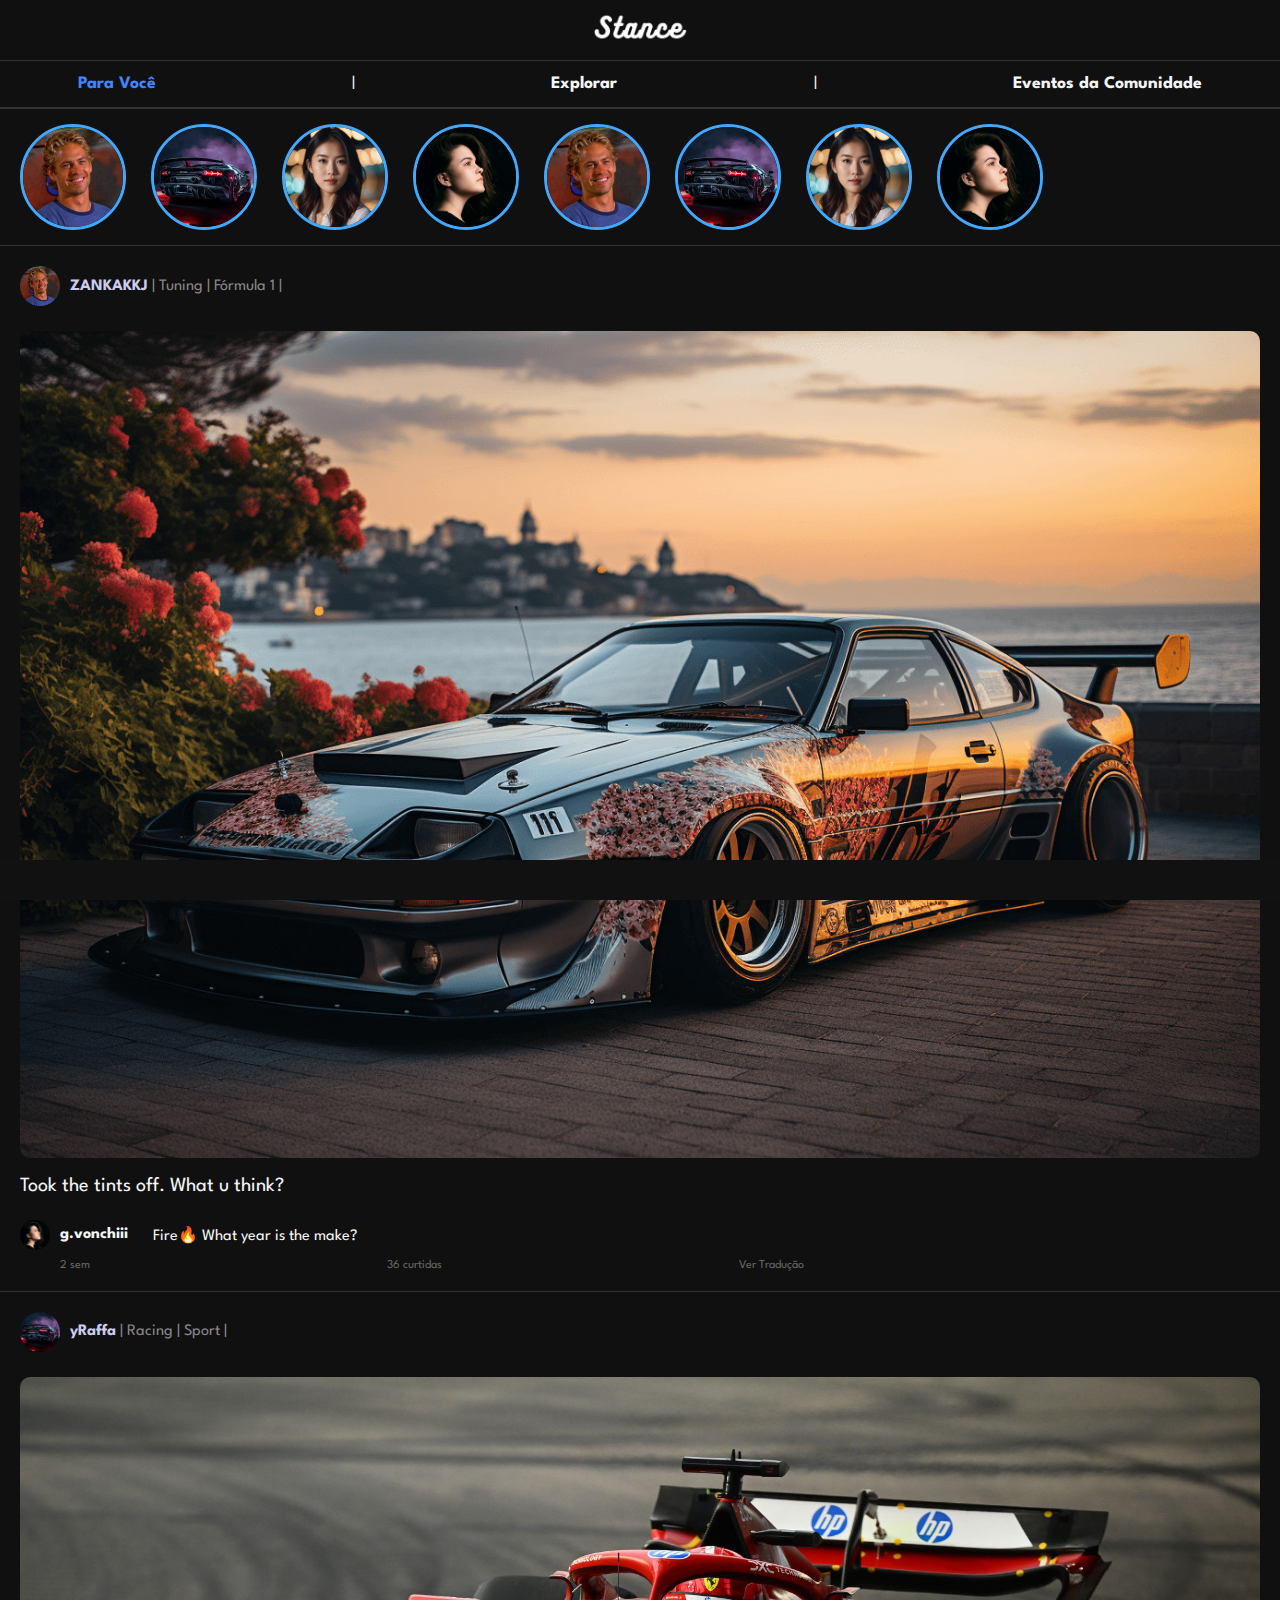
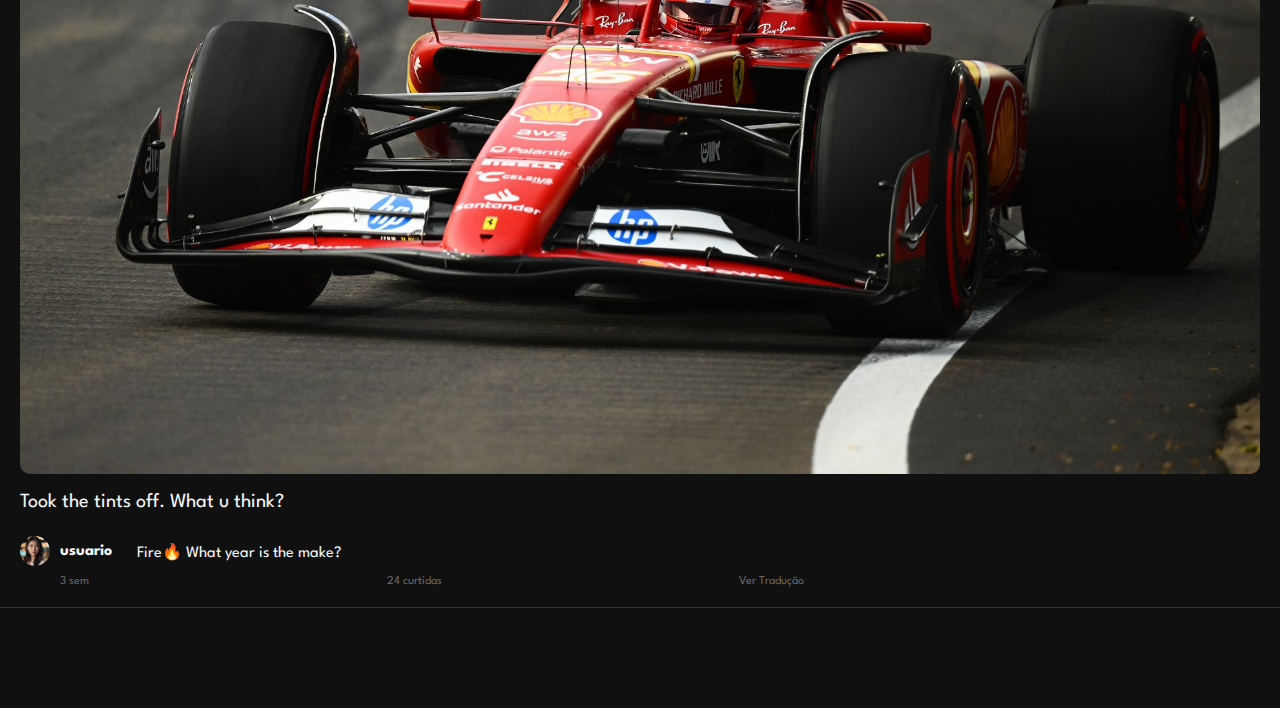
==== index.html @ 46cde5bb "update" ====
<!DOCTYPE html>
<html lang="pt-br">

<head>
    <meta charset="UTF-8" />
    <meta name="viewport" content="width=device-width, initial-scale=1.0" />
    <title>Stance</title>
    <link
        href="https://fonts.googleapis.com/css2?family=League+Spartan:wght@100..900&family=Prompt:ital,wght@0,100;0,200;0,300;0,400;0,500;0,600;0,700;0,800;0,900;1,100;1,200;1,300;1,400;1,500;1,600;1,700;1,800;1,900&display=swap"
        rel="stylesheet" />
    <link
        href="https://fonts.googleapis.com/css2?family=Lato&family=League+Spartan:wght@100..900&family=Prompt:ital,wght@0,100;0,200;0,300;0,400;0,500;0,600;0,700;0,800;0,900;1,100;1,200;1,300;1,400;1,500;1,600;1,700;1,800;1,900&display=swap"
        rel="stylesheet" />
    <link rel="stylesheet" href="https://cdnjs.cloudflare.com/ajax/libs/font-awesome/6.6.0/css/all.min.css"
        integrity="sha512-Kc323vGBEqzTmouAECnVceyQqyqdsSiqLQISBL29aUW4U/M7pSPA/gEUZQqv1cwx4OnYxTxve5UMg5GT6L4JJg=="
        crossorigin="anonymous" referrerpolicy="no-referrer" />
    <link rel="stylesheet" href="./src/styles/style.css" />
    <script src="./src/scripts/script.js" defer></script>
</head>

<body>
    <header>
        <img src="./src/images/stance.png" alt="Stance" class="logo">
    </header>
    <div class="container">
        <nav class="navbar">
            <a href="index.html" class="active">Para Você</a>
            <span class="nav-separator">|</span>
            <a href="./src/pages/explorar.html">Explorar</a>
            <span class="nav-separator">|</span>
            <a href="./src/pages/eventos.html">Eventos da Comunidade</a>
        </nav>
        <section class="profiles">
            <img src="./src/images/user01.jpg" alt="Profile Picture" class="profile small-profile-pic"></img>
            <img src="./src/images/user02.jpg" alt="Profile Picture" class="profile small-profile-pic"></img>
            <img src="./src/images/user03.jpg" alt="Profile Picture" class="profile small-profile-pic"></img>
            <img src="./src/images/user04.jpg" alt="Profile Picture" class="profile small-profile-pic"></img>
            <img src="./src/images/user01.jpg" alt="Profile Picture" class="profile small-profile-pic"></img>
            <img src="./src/images/user02.jpg" alt="Profile Picture" class="profile small-profile-pic"></img>
            <img src="./src/images/user03.jpg" alt="Profile Picture" class="profile small-profile-pic"></img>
            <img src="./src/images/user04.jpg" alt="Profile Picture" class="profile small-profile-pic"></img>
        </section>
        <section class="post">
            <div class="post-header">
                <img src="./src/images/user01.jpg" alt="Profile Picture" class="post-profile-pic">
                <div class="post-info">
                    <span class="username">ZANKAKKJ</span><span class="category"> | Tuning | Fórmula 1 |</span>
                </div>
            </div>
            <img src="./src/images/fy01.jpg" alt="Post" class="post-image">
            <div class="post-content">
                <p>Took the tints off. What u think?</p>
            </div>
            <div class="post-comments">
                <img src="./src/images/user04.jpg" alt="Profile Picture" class="comment-profile-pic">
                <span class="comment-user"><strong>g.vonchiii</strong></span>
                <p class="comment">Fire🔥 What year is the make?</p>
            </div>
            <div class="comment-stats">
                <p class="stat">2 sem</p>
                <p class="stat">36 curtidas</p>
                <p class="stat">Ver Tradução</p>
            </div>
        </section>
        <section class="post">
            <div class="post-header">
                <img src="./src/images/user02.jpg" alt="Profile Picture" class="post-profile-pic">
                <div class="post-info">
                    <span class="username">yRaffa</span><span class="category"> | Racing | Sport |</span>
                </div>
            </div>
            <img src="./src/images/fy02.jpg" alt="Post" class="post-image">
            <div class="post-content">
                <p>Took the tints off. What u think?</p>
            </div>
            <div class="post-comments">
                <img src="./src/images/user03.jpg" alt="Profile Picture" class="comment-profile-pic">
                <span class="comment-user"><strong>usuario</strong></span>
                <p class="comment">Fire🔥 What year is the make?</p>
            </div>
            <div class="comment-stats">
                <p class="stat">3 sem</p>
                <p class="stat">24 curtidas</p>
                <p class="stat">Ver Tradução</p>
            </div>
        </section>
        <div class="space"></div>
        <footer class="footer">
            <div class="icon"><a href="index.html"><i class="fa-solid fa-house active"></i></a></div>
            <div class="icon"><a href="#"><i class="fa-solid fa-magnifying-glass"></i></a></div>
            <div class="icon">
                <label for="cameraInput" style="cursor:pointer;"><i class="fa-solid fa-camera"></i></label>
                <input type="file" id="cameraInput" accept="image/*" capture="environment" style="display:none;">
            </div>
            <div class="icon"><a href="./src/pages/comunidades.html"><i class="fa-solid fa-users"></i></a></div>
            <div class="icon"><a href="./src/pages/perfil.html"><i class="fa-solid fa-user"></i></a></div>
        </footer>
    </div>
</body>

</html>
---- src/styles/style.css ----
* {
    margin: 0;
    padding: 0;
}

body {
    font-family: 'League Spartan';
    display: flex;
    justify-content: center;
    min-height: 100vh;
    background-color: #101010;
    color: #f5f5f5;
}

header {
    position: absolute;
}

header .logo {
    width: 100px;
    margin: 10px 0;
}

.container {
    display: flex;
    flex-direction: column;
    margin-top: 50px;
    width: 100%;
    text-align: center;
}

.profiles {
    display: flex;
    overflow-x: auto;
    padding: 15px;
    gap: 10px;
    scrollbar-width: none;
    -ms-overflow-style: none;
    border-top: 1px solid #333;
    border-bottom: 1px solid #333;
}

.profiles::-webkit-scrollbar {
    display: none;
}

.profile {
    min-width: 100px;
    min-height: 100px;
    border-radius: 50%;
    border: 3px solid #42a8fc;
    flex-shrink: 0;
    margin: 0 5px;
    transition: ease 1s;
}

.profile:hover {
    border: 3px solid #a842fc;
}

.navbar {
    display: flex;
    justify-content: space-around;
    padding: 15px 10px;
    margin-top: 10px;
    background-color: #101010;
    border-top: 1px solid #333;
    border-bottom: 1px solid #333;
    overflow-x: auto;
    scrollbar-width: none;
    -ms-overflow-style: none;
}

.navbar::-webkit-scrollbar {
    display: none;
}

.navbar a {
    font-size: 1.1rem;
    color: #f5f5f5;
    padding: 0 15px;
    text-decoration: none;
    font-weight: bold;
    flex-shrink: 0;
}

.navbar a, .navbar a:hover, .navbar a:visited, .navbar a:active {
    text-decoration: none;
    color: #f5f5f5;
}

.navbar a.active {
    color: #4184ff;
}

.nav-separator {
    margin: 0 6%;
}

.post {
    padding: 20px;
    border-bottom: 1px solid #333;
}

.post-header {
    display: flex;
    align-items: center;
    margin-bottom: 10px;
}

.post-profile-pic {
    width: 40px;
    height: 40px;
    border-radius: 50%;
    margin-right: 10px;
}

.post-info {
    text-align: left;
}

.username {
    font-weight: bold;
    color: #cce;
}

.category {
    color: #888;
}

.post-image {
    width: 100%;
    margin: 15px 0;
    border-radius: 10px;
}

.post-content p {
    font-size: 20px;
    text-align: left;
    margin-bottom: 25px;
}

.post-comments {
    display: flex;
    align-items: center;
    color: #f5f5f5;
}

.comment-user {
    font-size: 16px;
}

.comment {
    margin-left: 25px;
}

.comment-profile-pic {
    width: 30px;
    height: 30px;
    border-radius: 50%;
    margin-right: 10px;
}

.comment-stats {
    margin-top: 10px;
    margin-left: 40px;
    text-align: left;
    display: flex;
    flex-direction: row;
    justify-content: space-between;
    width: 60%;
}

.stat {
    font-size: 12px;
    color: #666;
}

.small-profile-pic {
    width: 30px;
    height: 30px;
    border-radius: 50%;
    margin-right: 10px;
}

.space {
    margin-bottom: 100px;
}

.footer {
    position: fixed;
    width: 100%;
    bottom: 0;
    display: flex;
    justify-content: space-around;
    background-color: #111;
    padding: 10px 0;
}

.footer div a i.active {
    color: #4184ff;
}

.footer .icon {
    padding: 10px;
    font-size: 200%;
    color: #f5f5f5;
    cursor: pointer;
}

.icon a, .icon a:hover, .icon a:visited, .icon a:active {
    text-decoration: none;
    color: #f5f5f5;
}
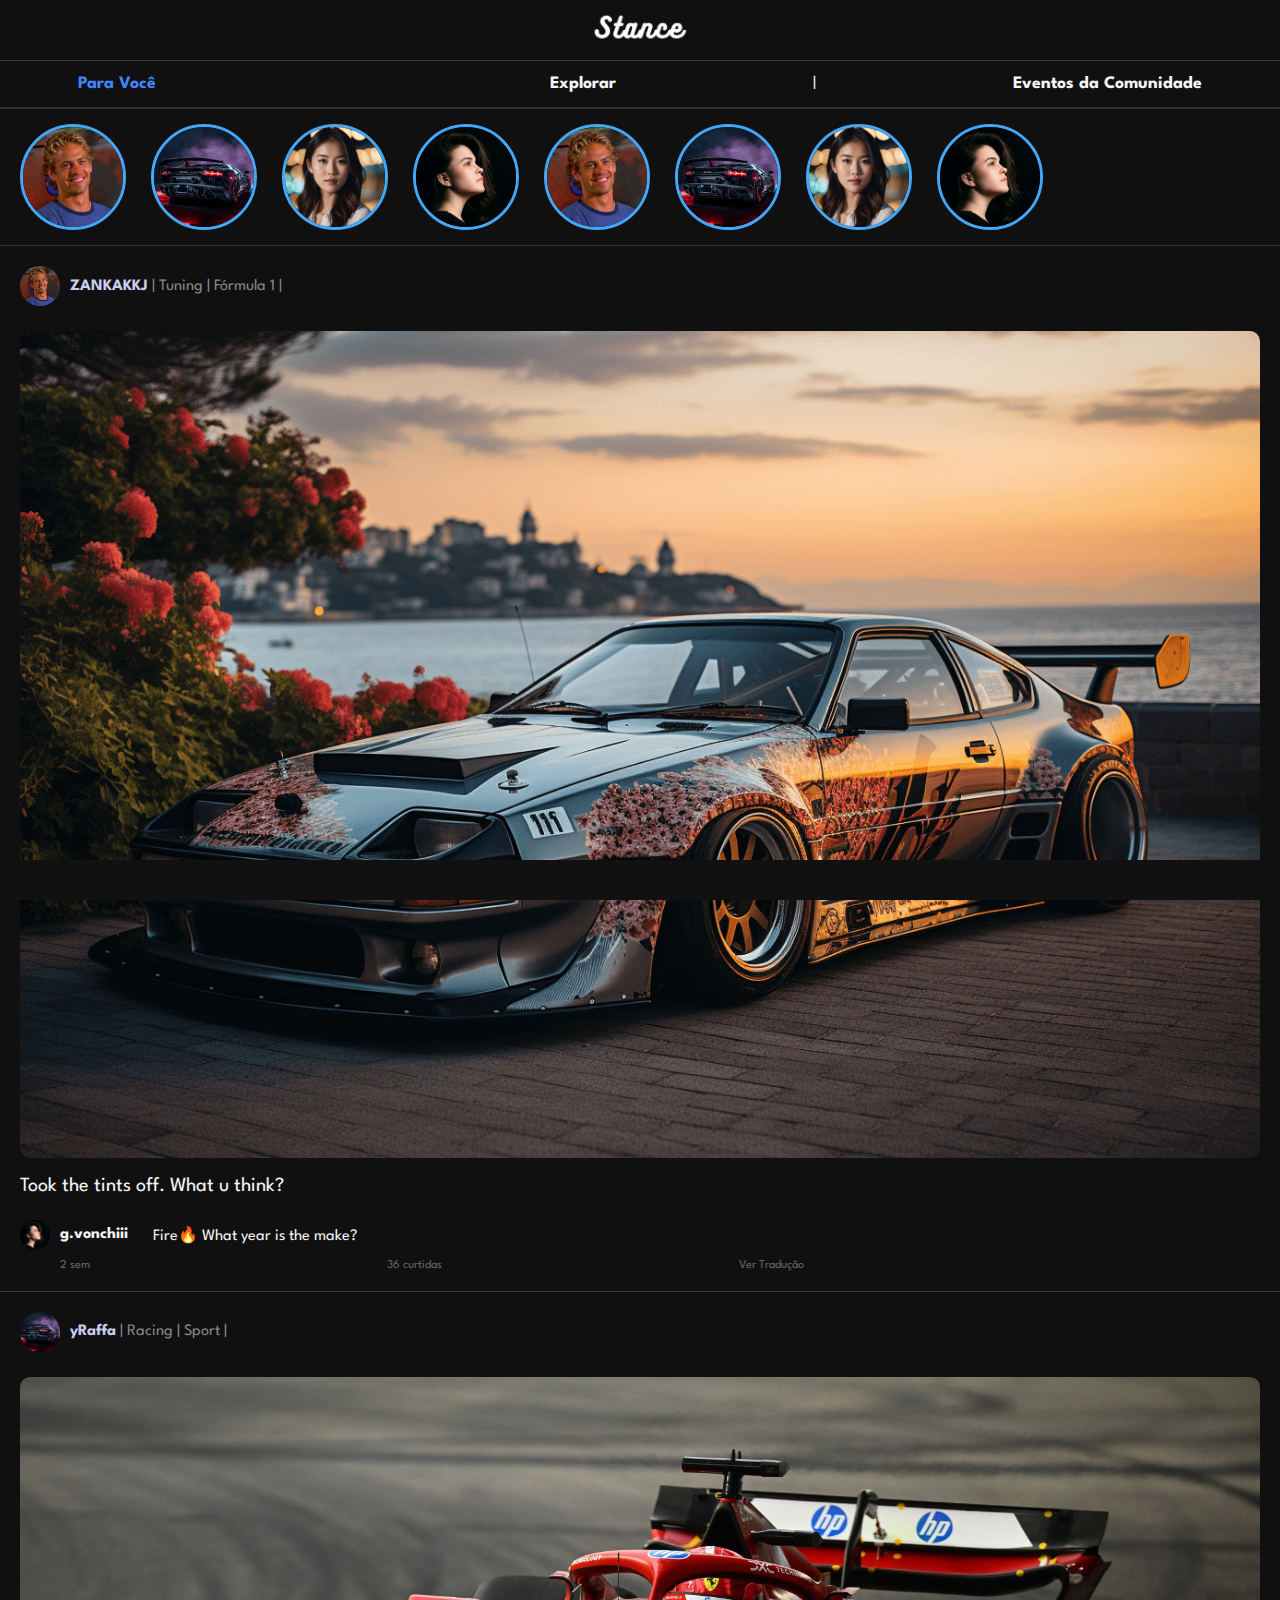
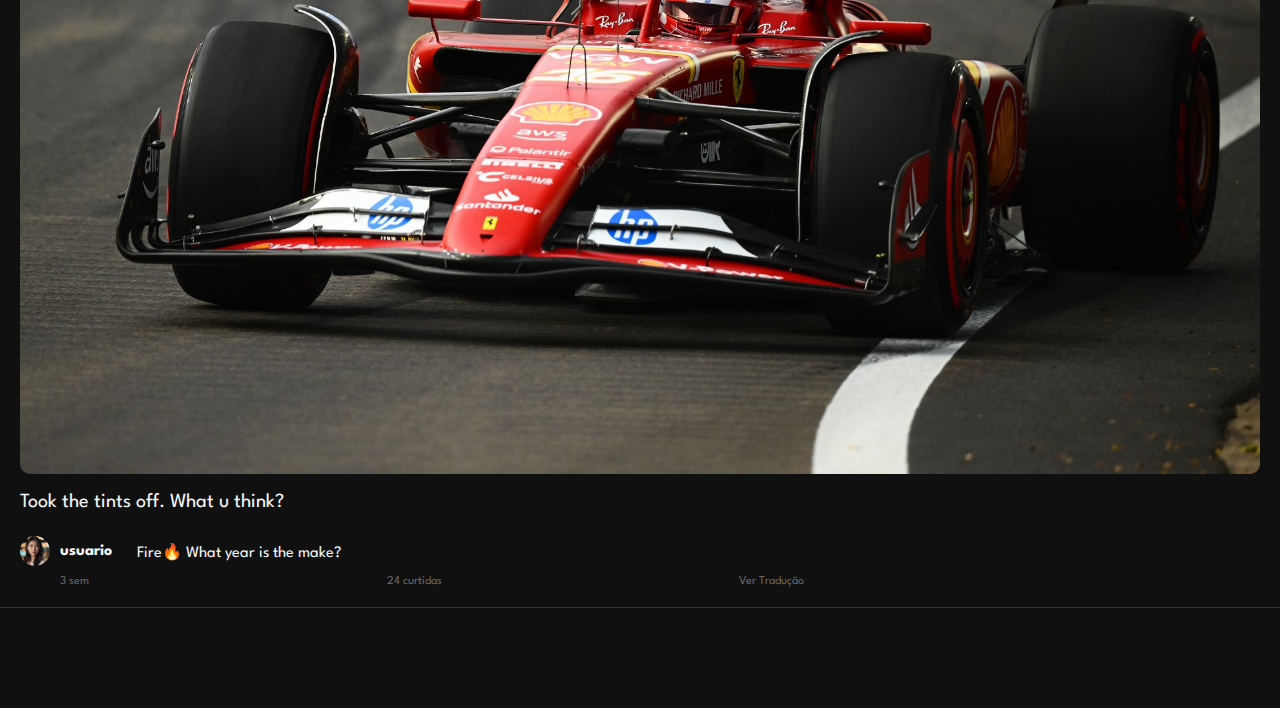
==== commit 89ea93d0: "teste" ====
--- a/index.html
+++ b/index.html
@@ -25,7 +25,7 @@
     <div class="container">
         <nav class="navbar">
             <a href="index.html" class="active">Para Você</a>
-            <span class="nav-separator">|</span>
+            <span class="nav-separator"></span>
             <a href="./src/pages/explorar.html">Explorar</a>
             <span class="nav-separator">|</span>
             <a href="./src/pages/eventos.html">Eventos da Comunidade</a>
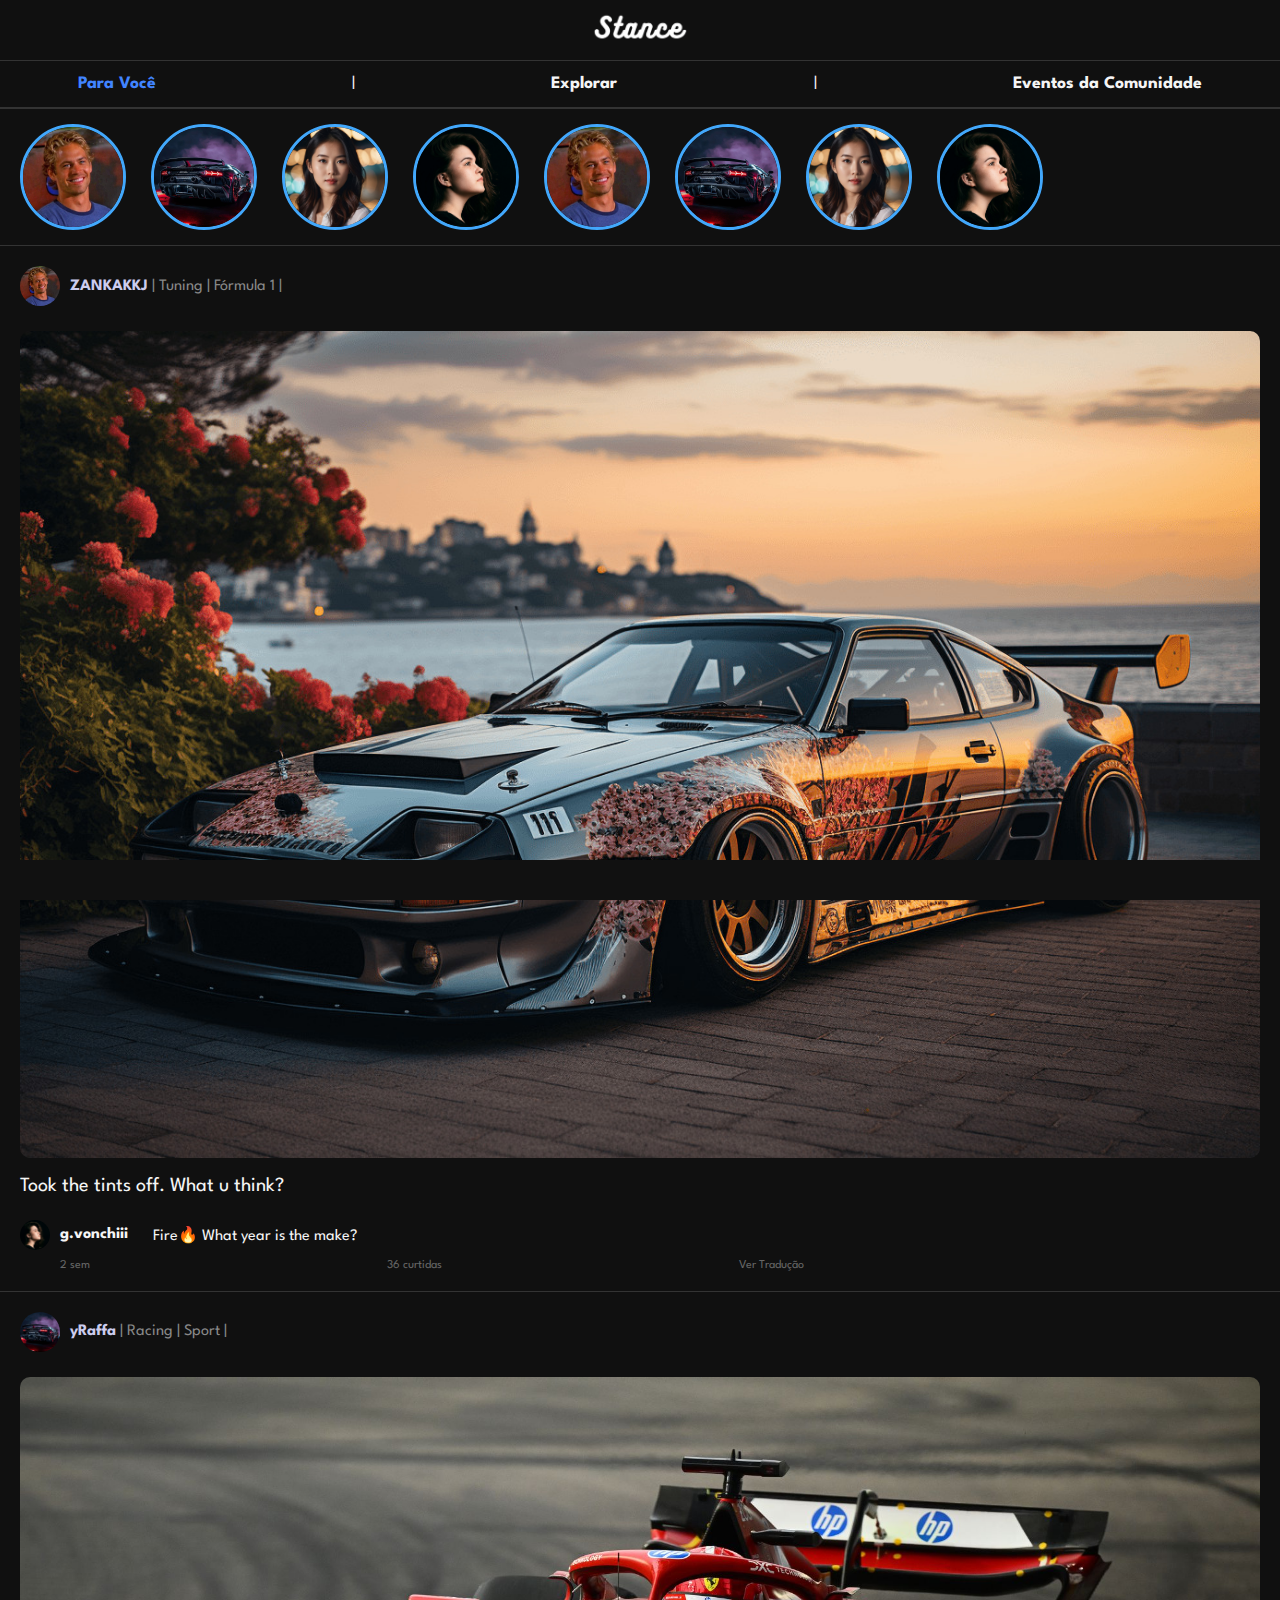
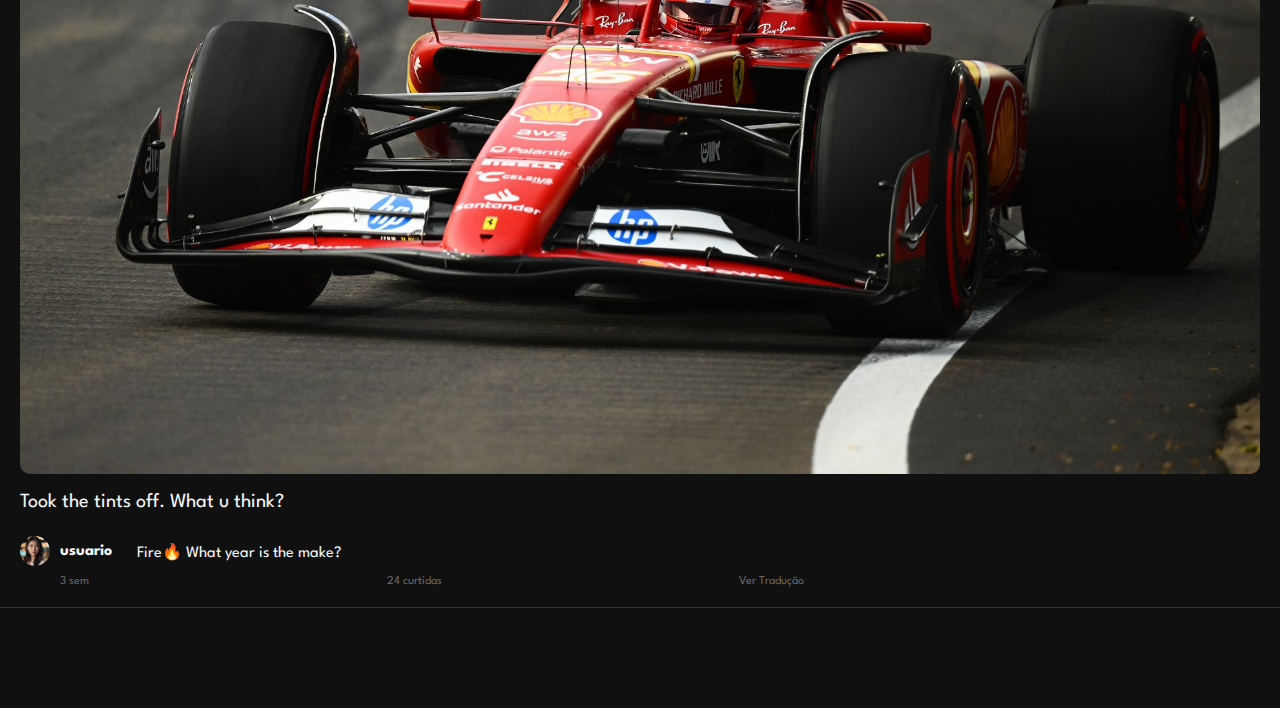
==== commit a290ff95: "teste throwback" ====
--- a/index.html
+++ b/index.html
@@ -25,7 +25,7 @@
     <div class="container">
         <nav class="navbar">
             <a href="index.html" class="active">Para Você</a>
-            <span class="nav-separator"></span>
+            <span class="nav-separator">|</span>
             <a href="./src/pages/explorar.html">Explorar</a>
             <span class="nav-separator">|</span>
             <a href="./src/pages/eventos.html">Eventos da Comunidade</a>
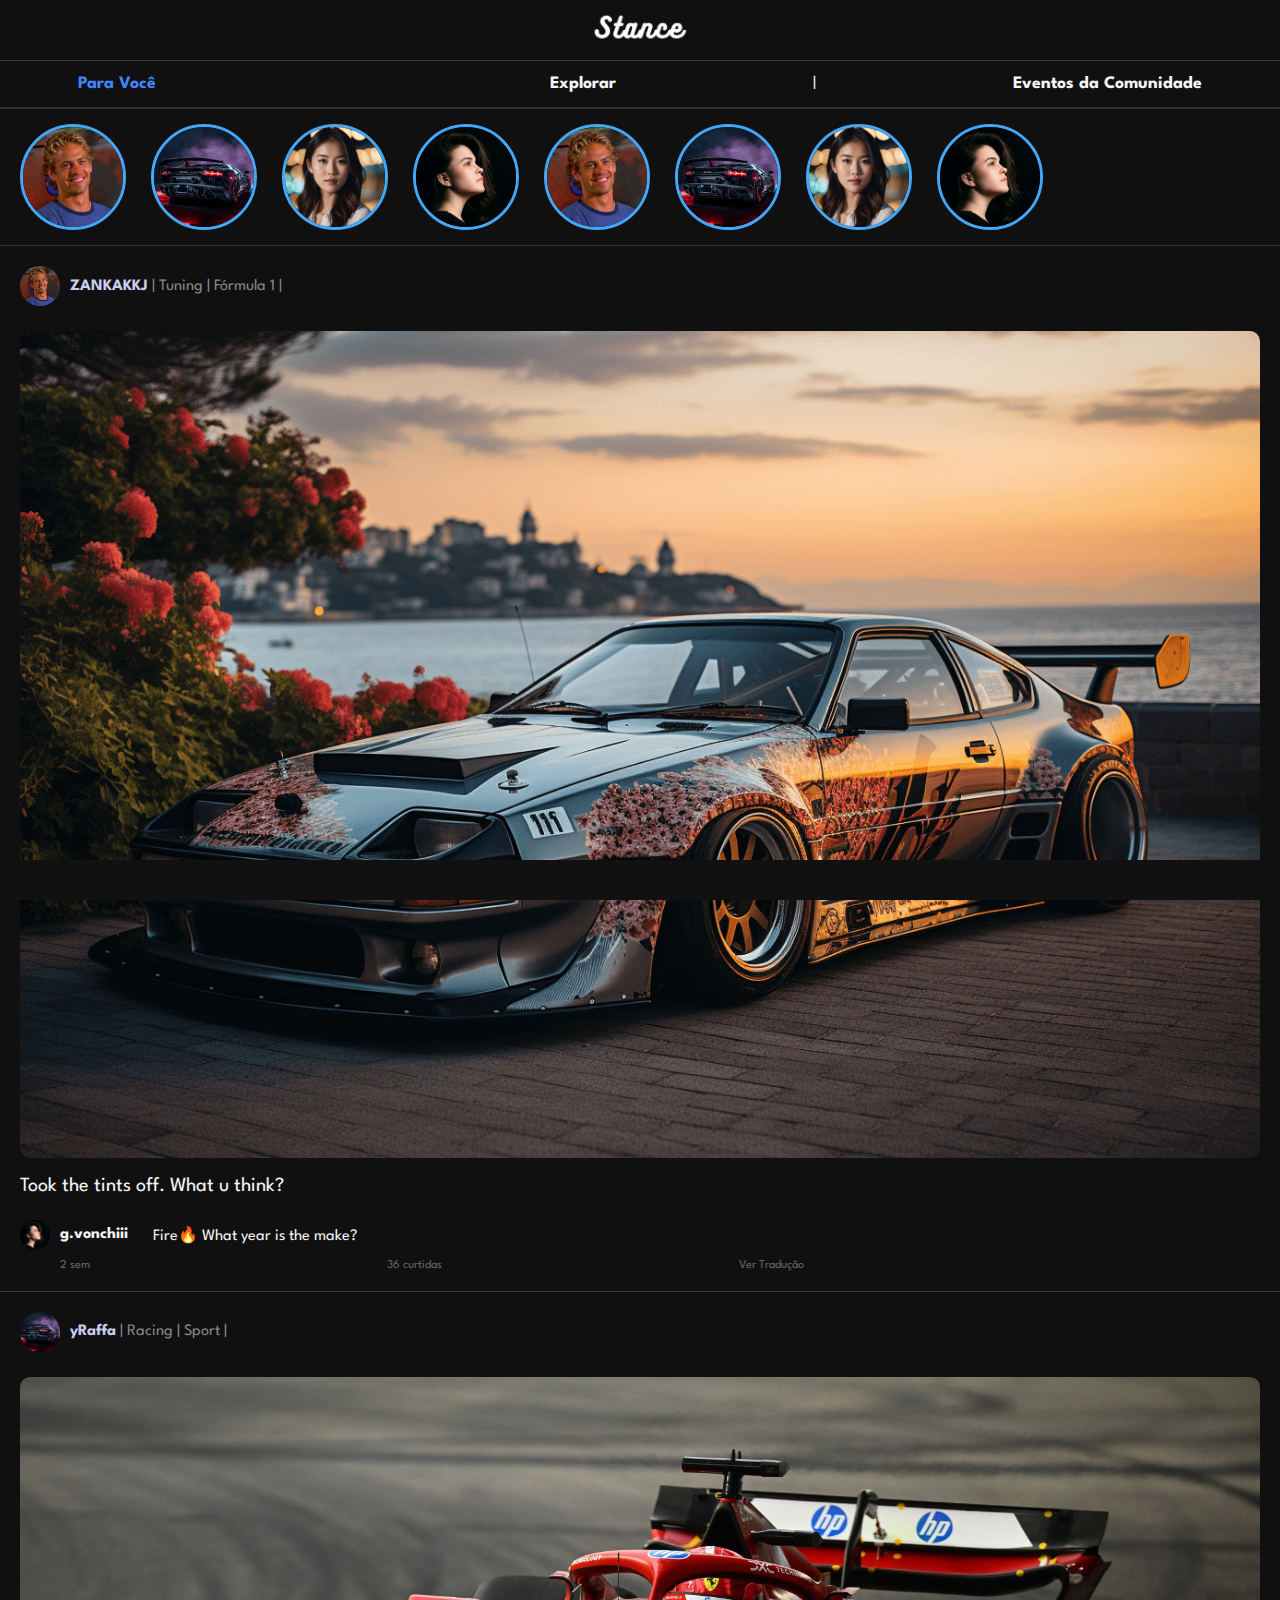
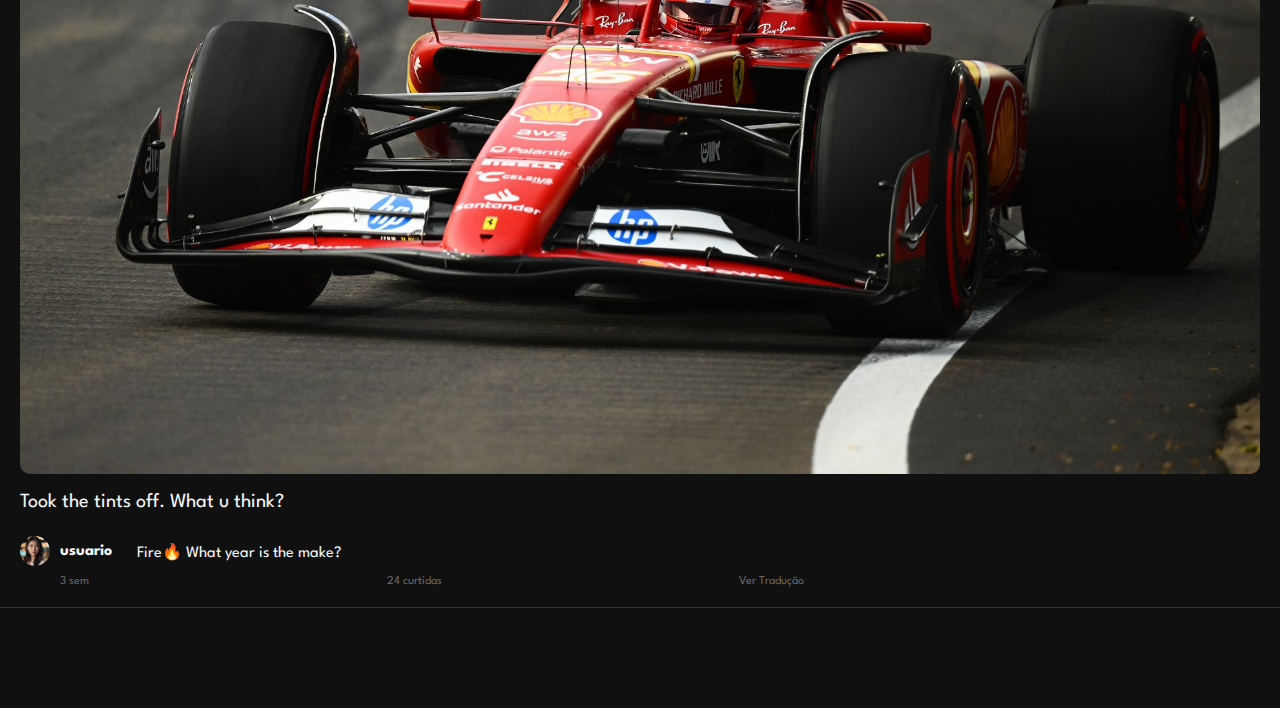
==== commit ed1d13d0: "Update index.html" ====
--- a/index.html
+++ b/index.html
@@ -25,7 +25,7 @@
     <div class="container">
         <nav class="navbar">
             <a href="index.html" class="active">Para Você</a>
-            <span class="nav-separator">|</span>
+            <span class="nav-separator"></span>
             <a href="./src/pages/explorar.html">Explorar</a>
             <span class="nav-separator">|</span>
             <a href="./src/pages/eventos.html">Eventos da Comunidade</a>
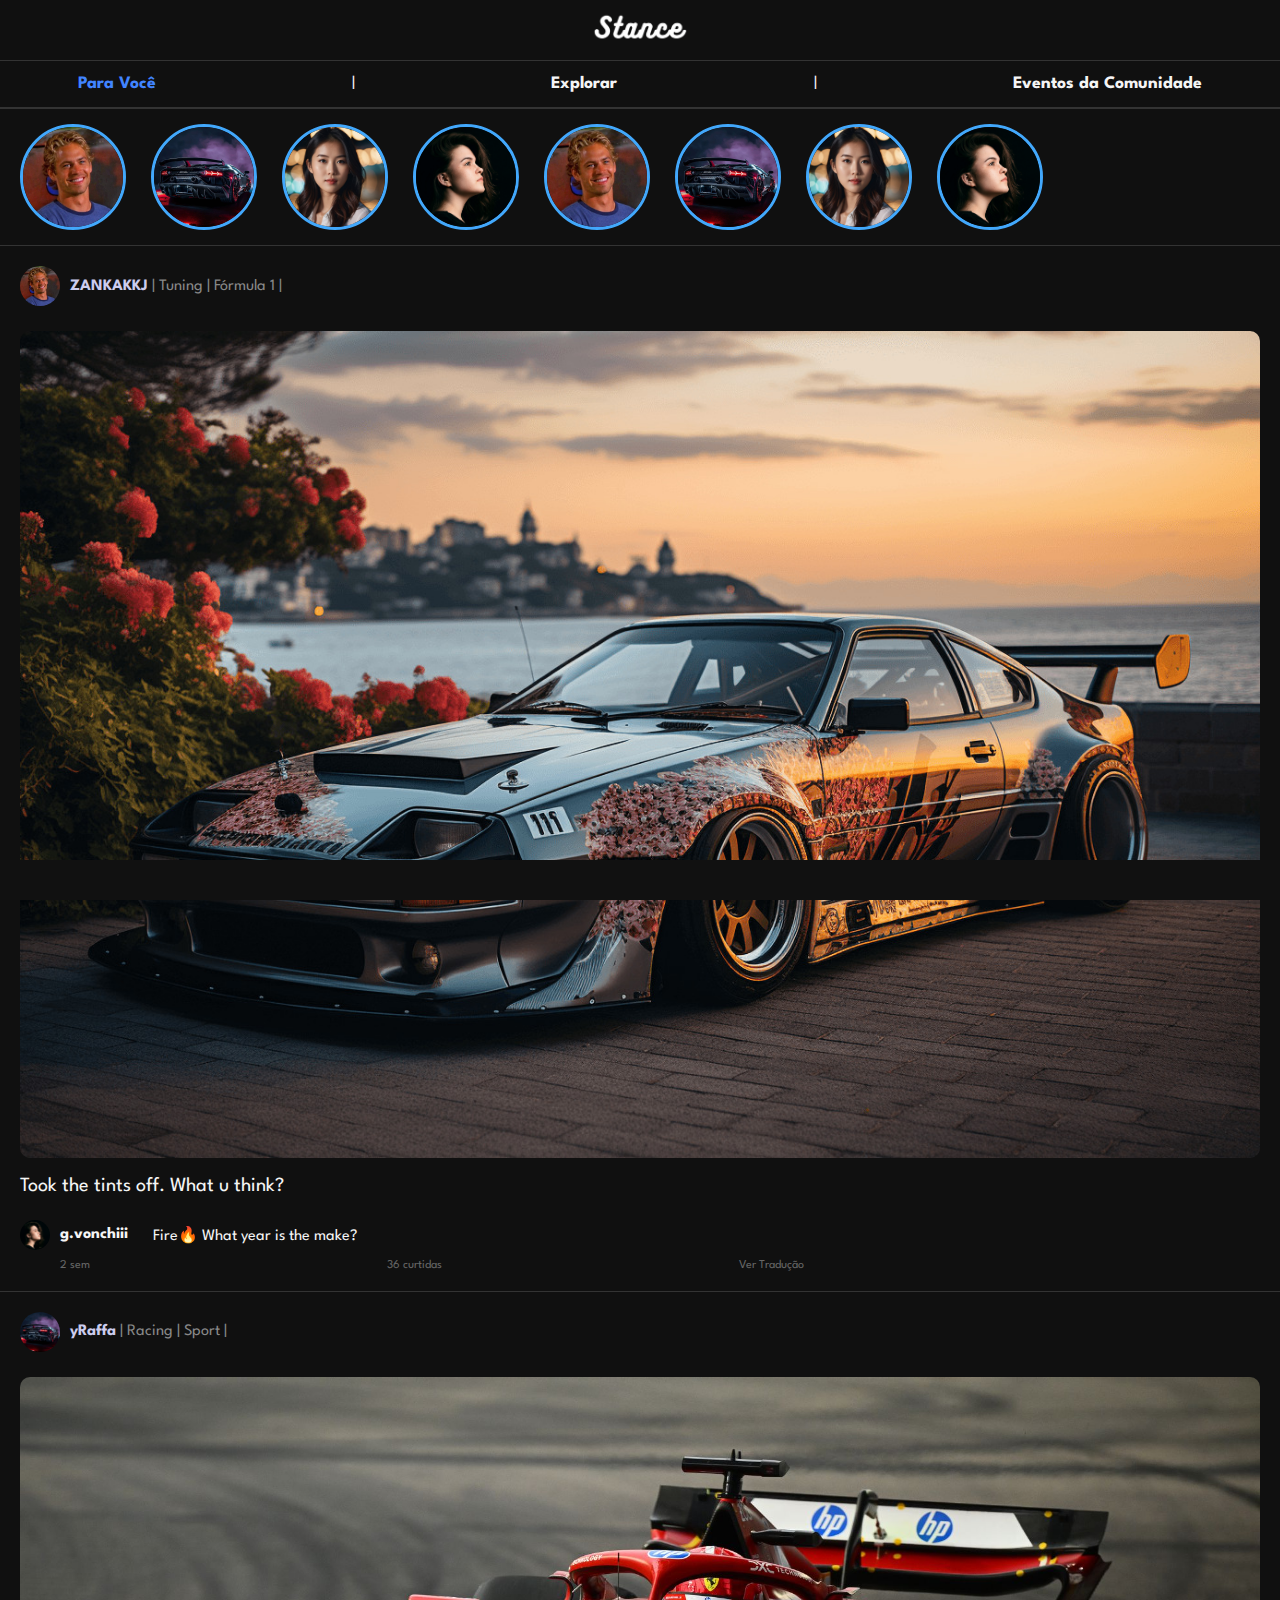
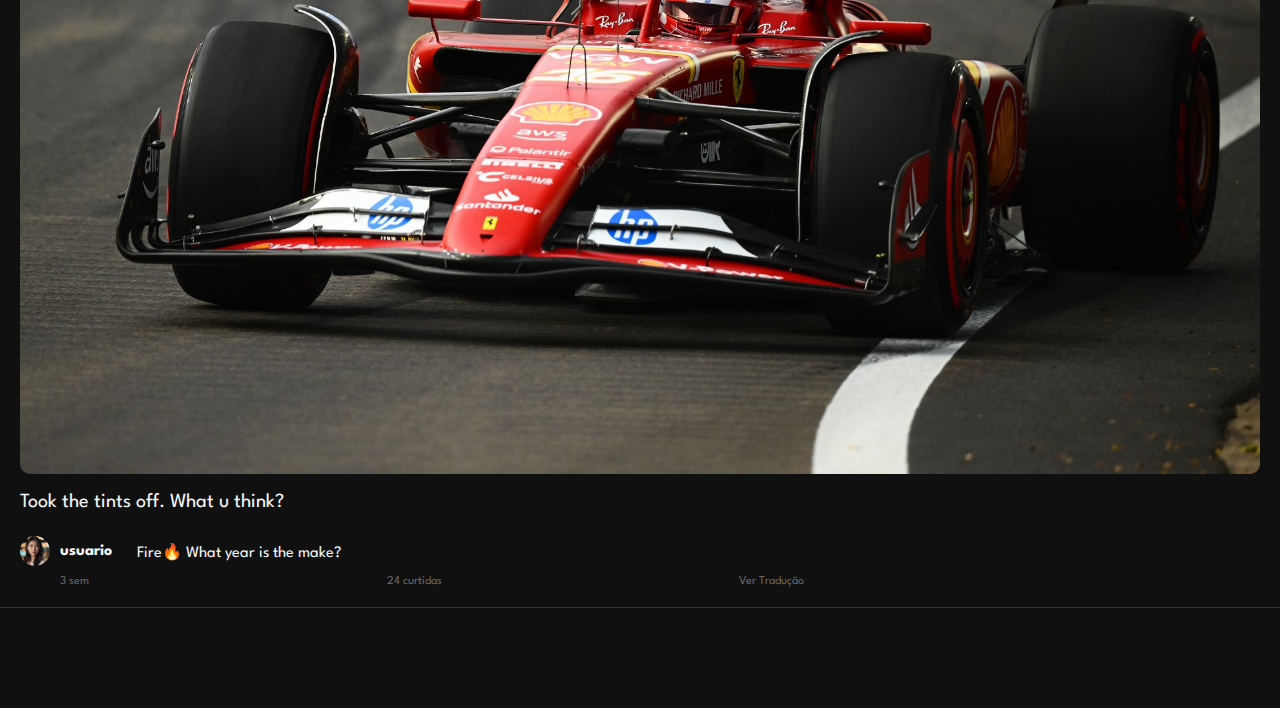
==== commit 9e15b523: "Update index.html" ====
--- a/index.html
+++ b/index.html
@@ -25,7 +25,7 @@
     <div class="container">
         <nav class="navbar">
             <a href="index.html" class="active">Para Você</a>
-            <span class="nav-separator"></span>
+            <span class="nav-separator">|</span>
             <a href="./src/pages/explorar.html">Explorar</a>
             <span class="nav-separator">|</span>
             <a href="./src/pages/eventos.html">Eventos da Comunidade</a>
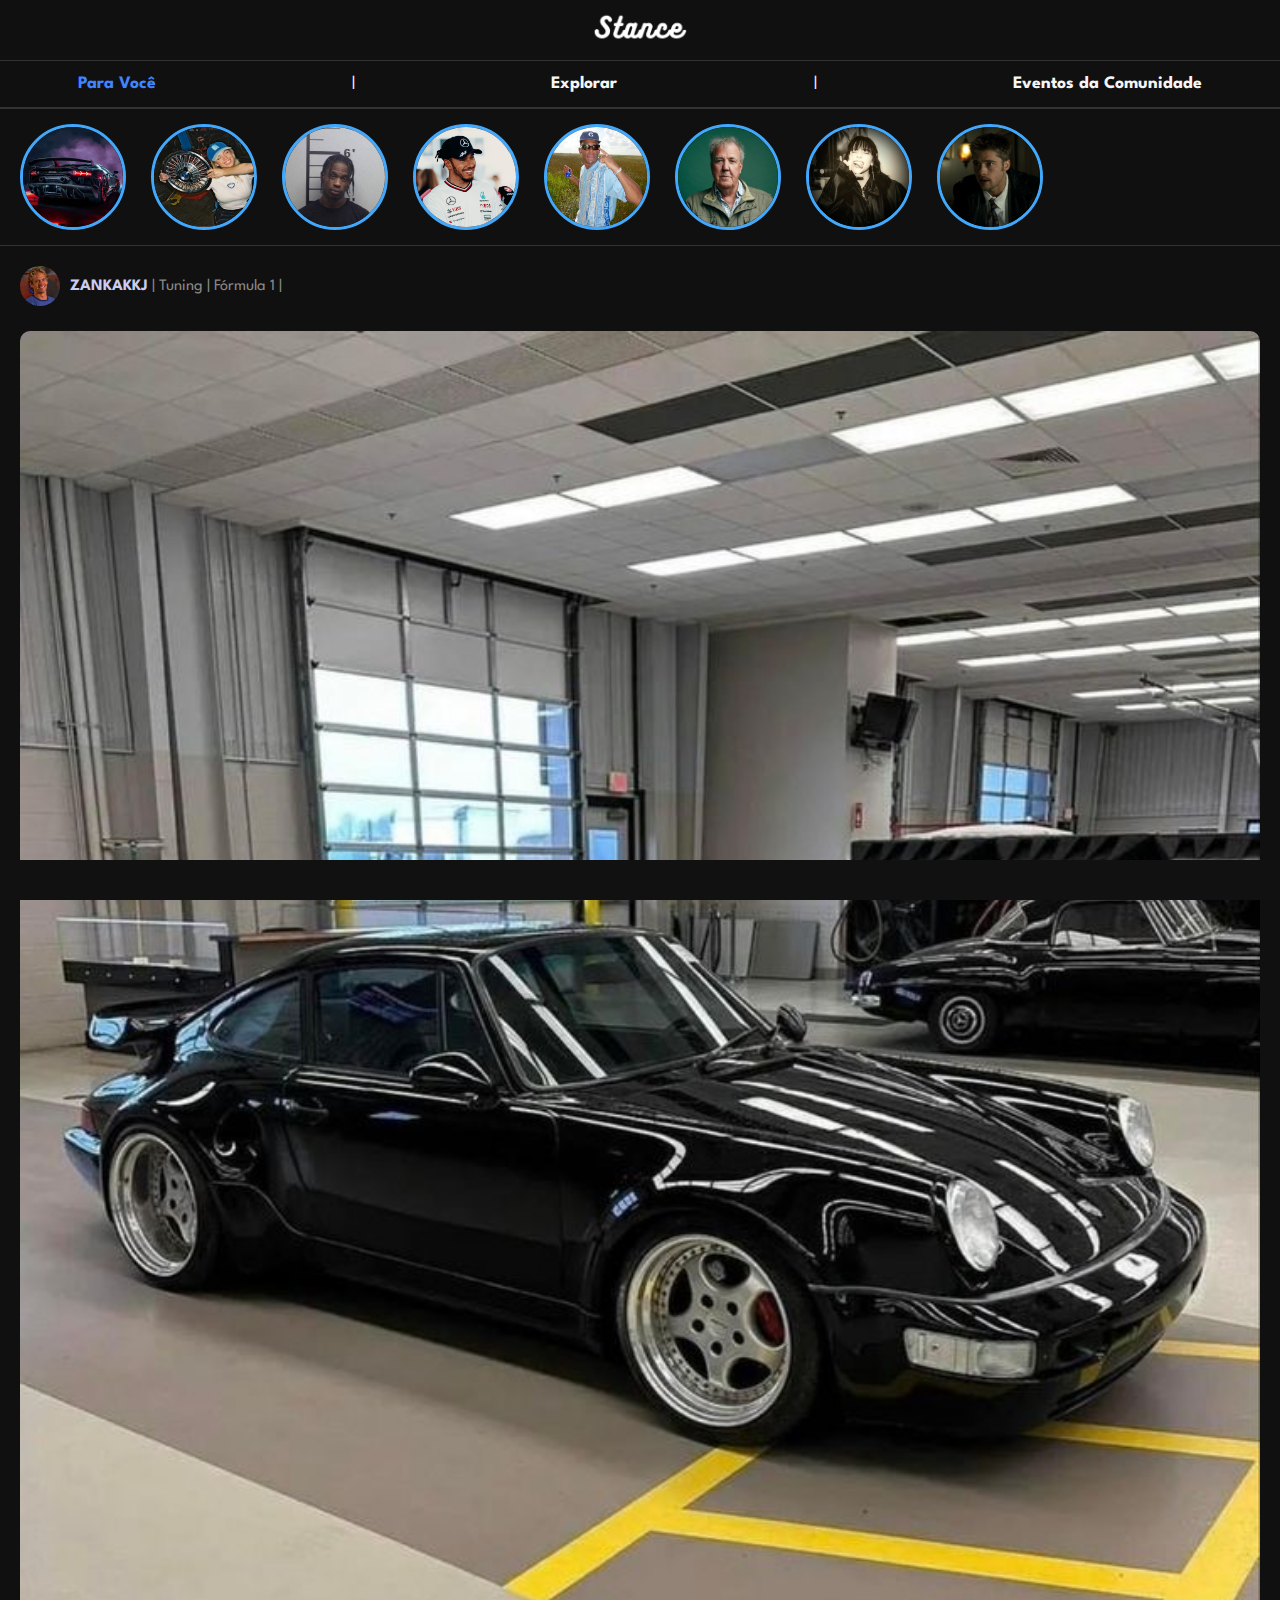
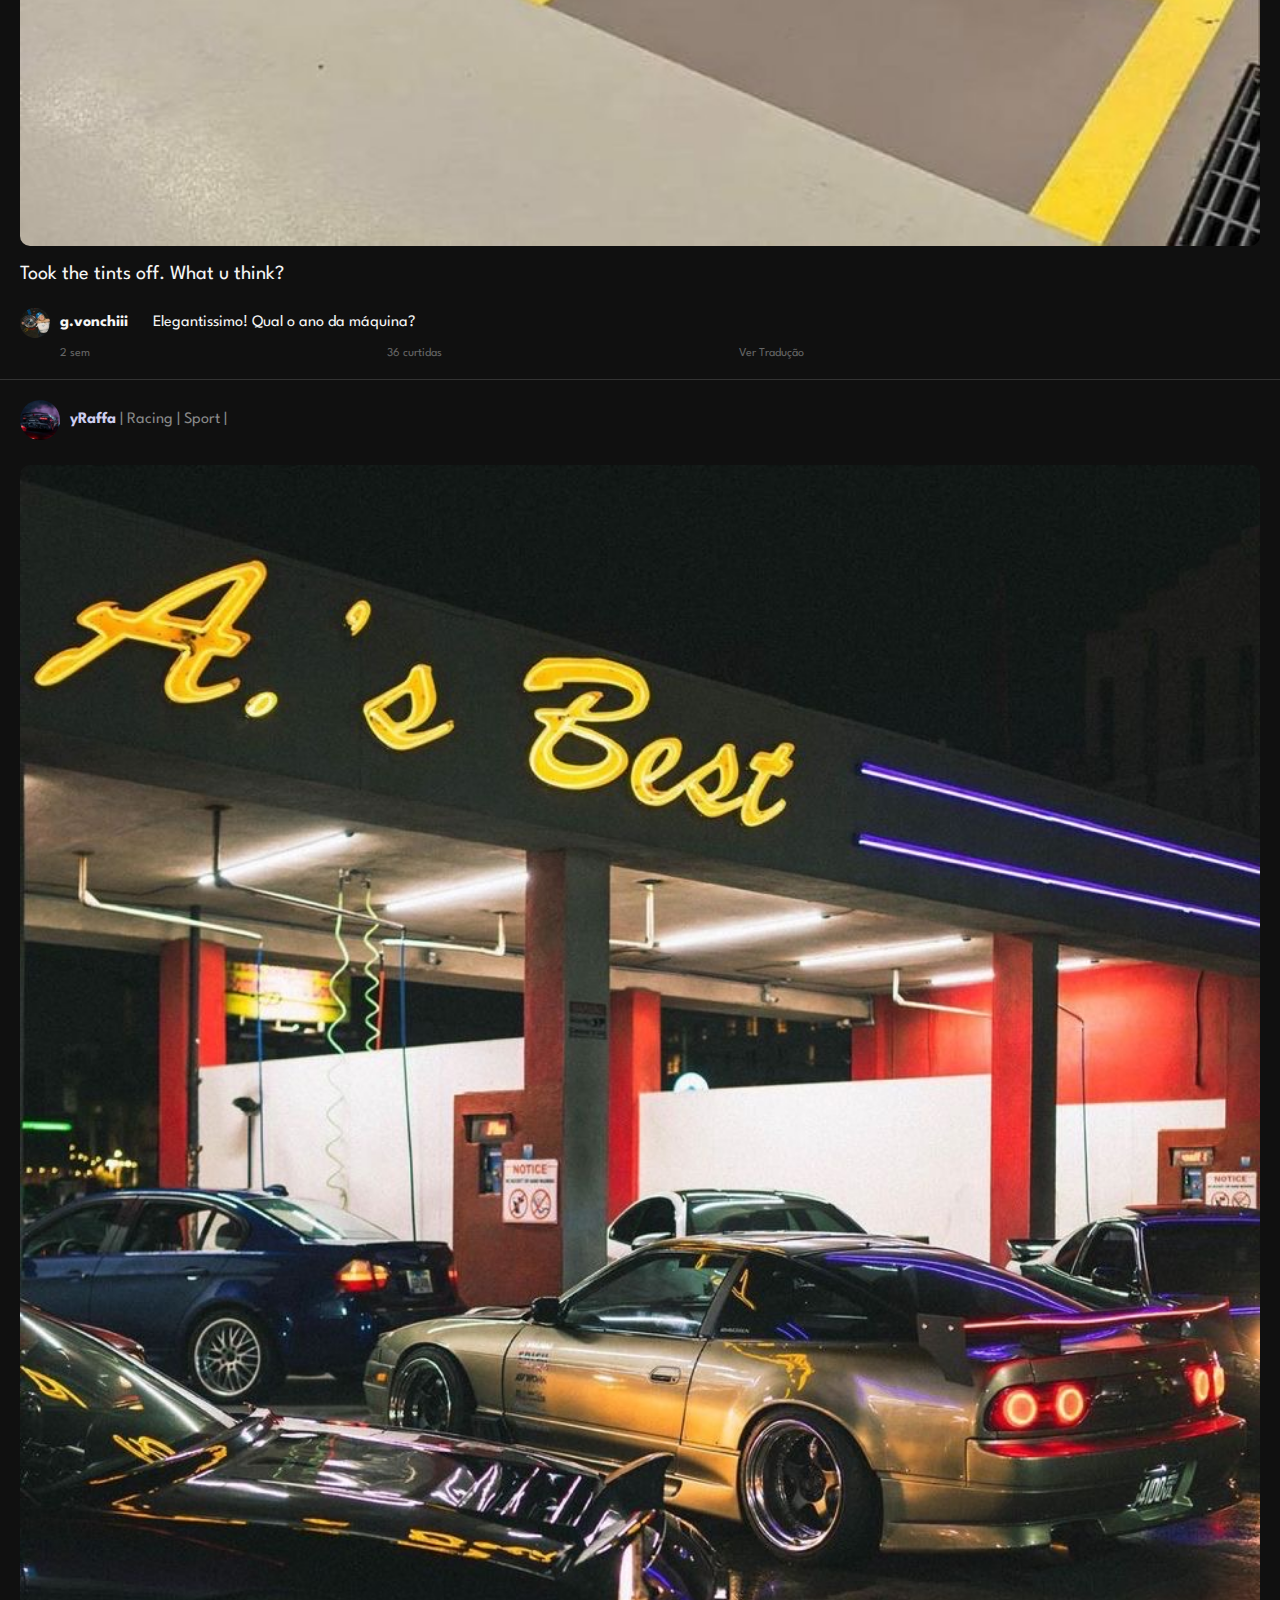
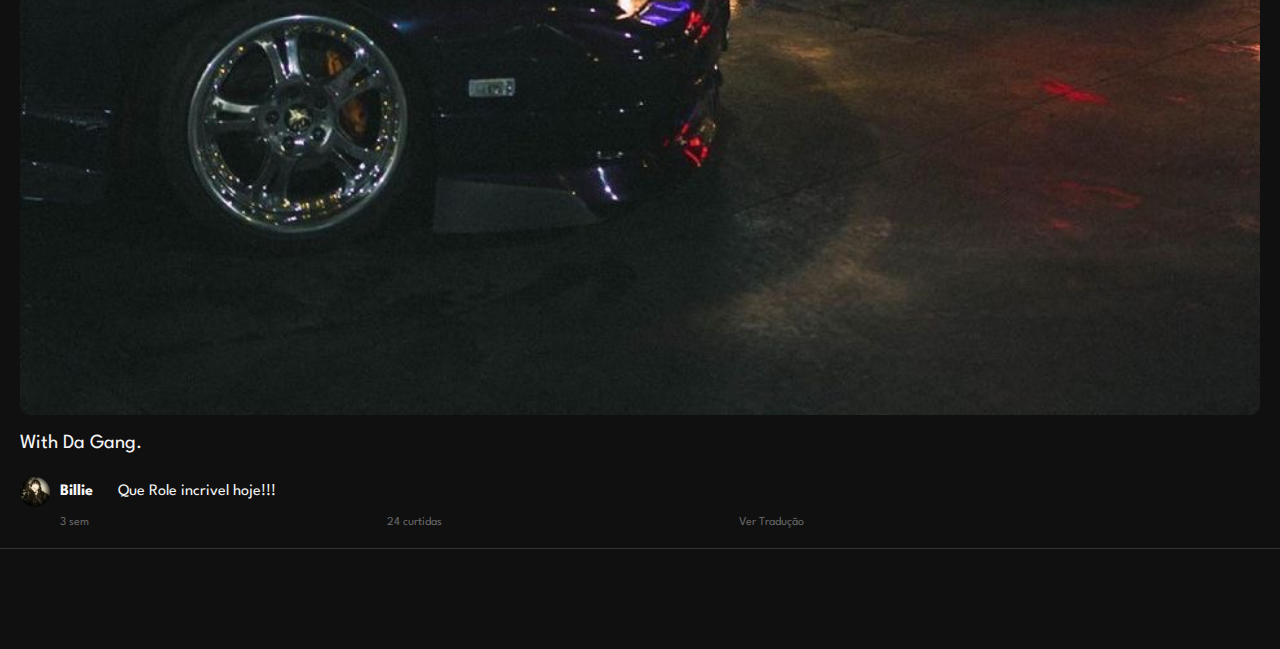
==== commit 57f6ab6e: "imagens e textos adicionados e editados" ====
--- a/index.html
+++ b/index.html
@@ -31,14 +31,14 @@
             <a href="./src/pages/eventos.html">Eventos da Comunidade</a>
         </nav>
         <section class="profiles">
-            <img src="./src/images/user01.jpg" alt="Profile Picture" class="profile small-profile-pic"></img>
             <img src="./src/images/user02.jpg" alt="Profile Picture" class="profile small-profile-pic"></img>
             <img src="./src/images/user03.jpg" alt="Profile Picture" class="profile small-profile-pic"></img>
             <img src="./src/images/user04.jpg" alt="Profile Picture" class="profile small-profile-pic"></img>
-            <img src="./src/images/user01.jpg" alt="Profile Picture" class="profile small-profile-pic"></img>
-            <img src="./src/images/user02.jpg" alt="Profile Picture" class="profile small-profile-pic"></img>
-            <img src="./src/images/user03.jpg" alt="Profile Picture" class="profile small-profile-pic"></img>
-            <img src="./src/images/user04.jpg" alt="Profile Picture" class="profile small-profile-pic"></img>
+            <img src="./src/images/user05.jpg" alt="Profile Picture" class="profile small-profile-pic"></img>
+            <img src="./src/images/user06.jpg" alt="Profile Picture" class="profile small-profile-pic"></img>
+            <img src="./src/images/user07.jpg" alt="Profile Picture" class="profile small-profile-pic"></img>
+            <img src="./src/images/user08.jpg" alt="Profile Picture" class="profile small-profile-pic"></img>
+            <img src="./src/images/user09.jpg" alt="Profile Picture" class="profile small-profile-pic"></img>
         </section>
         <section class="post">
             <div class="post-header">
@@ -52,9 +52,9 @@
                 <p>Took the tints off. What u think?</p>
             </div>
             <div class="post-comments">
-                <img src="./src/images/user04.jpg" alt="Profile Picture" class="comment-profile-pic">
+                <img src="./src/images/user03.jpg" alt="Profile Picture" class="comment-profile-pic">
                 <span class="comment-user"><strong>g.vonchiii</strong></span>
-                <p class="comment">Fire🔥 What year is the make?</p>
+                <p class="comment">Elegantissimo! Qual o ano da máquina?</p>
             </div>
             <div class="comment-stats">
                 <p class="stat">2 sem</p>
@@ -71,12 +71,12 @@
             </div>
             <img src="./src/images/fy02.jpg" alt="Post" class="post-image">
             <div class="post-content">
-                <p>Took the tints off. What u think?</p>
+                <p>With Da Gang.</p>
             </div>
             <div class="post-comments">
-                <img src="./src/images/user03.jpg" alt="Profile Picture" class="comment-profile-pic">
-                <span class="comment-user"><strong>usuario</strong></span>
-                <p class="comment">Fire🔥 What year is the make?</p>
+                <img src="./src/images/user08.jpg" alt="Profile Picture" class="comment-profile-pic">
+                <span class="comment-user"><strong>Billie</strong></span>
+                <p class="comment">Que Role incrivel hoje!!!</p>
             </div>
             <div class="comment-stats">
                 <p class="stat">3 sem</p>
@@ -87,7 +87,7 @@
         <div class="space"></div>
         <footer class="footer">
             <div class="icon"><a href="index.html"><i class="fa-solid fa-house active"></i></a></div>
-            <div class="icon"><a href="#"><i class="fa-solid fa-magnifying-glass"></i></a></div>
+            <div class="icon"><a href="./src/pages/pesquisa.html"><i class="fa-solid fa-magnifying-glass"></i></a></div>
             <div class="icon">
                 <label for="cameraInput" style="cursor:pointer;"><i class="fa-solid fa-camera"></i></label>
                 <input type="file" id="cameraInput" accept="image/*" capture="environment" style="display:none;">
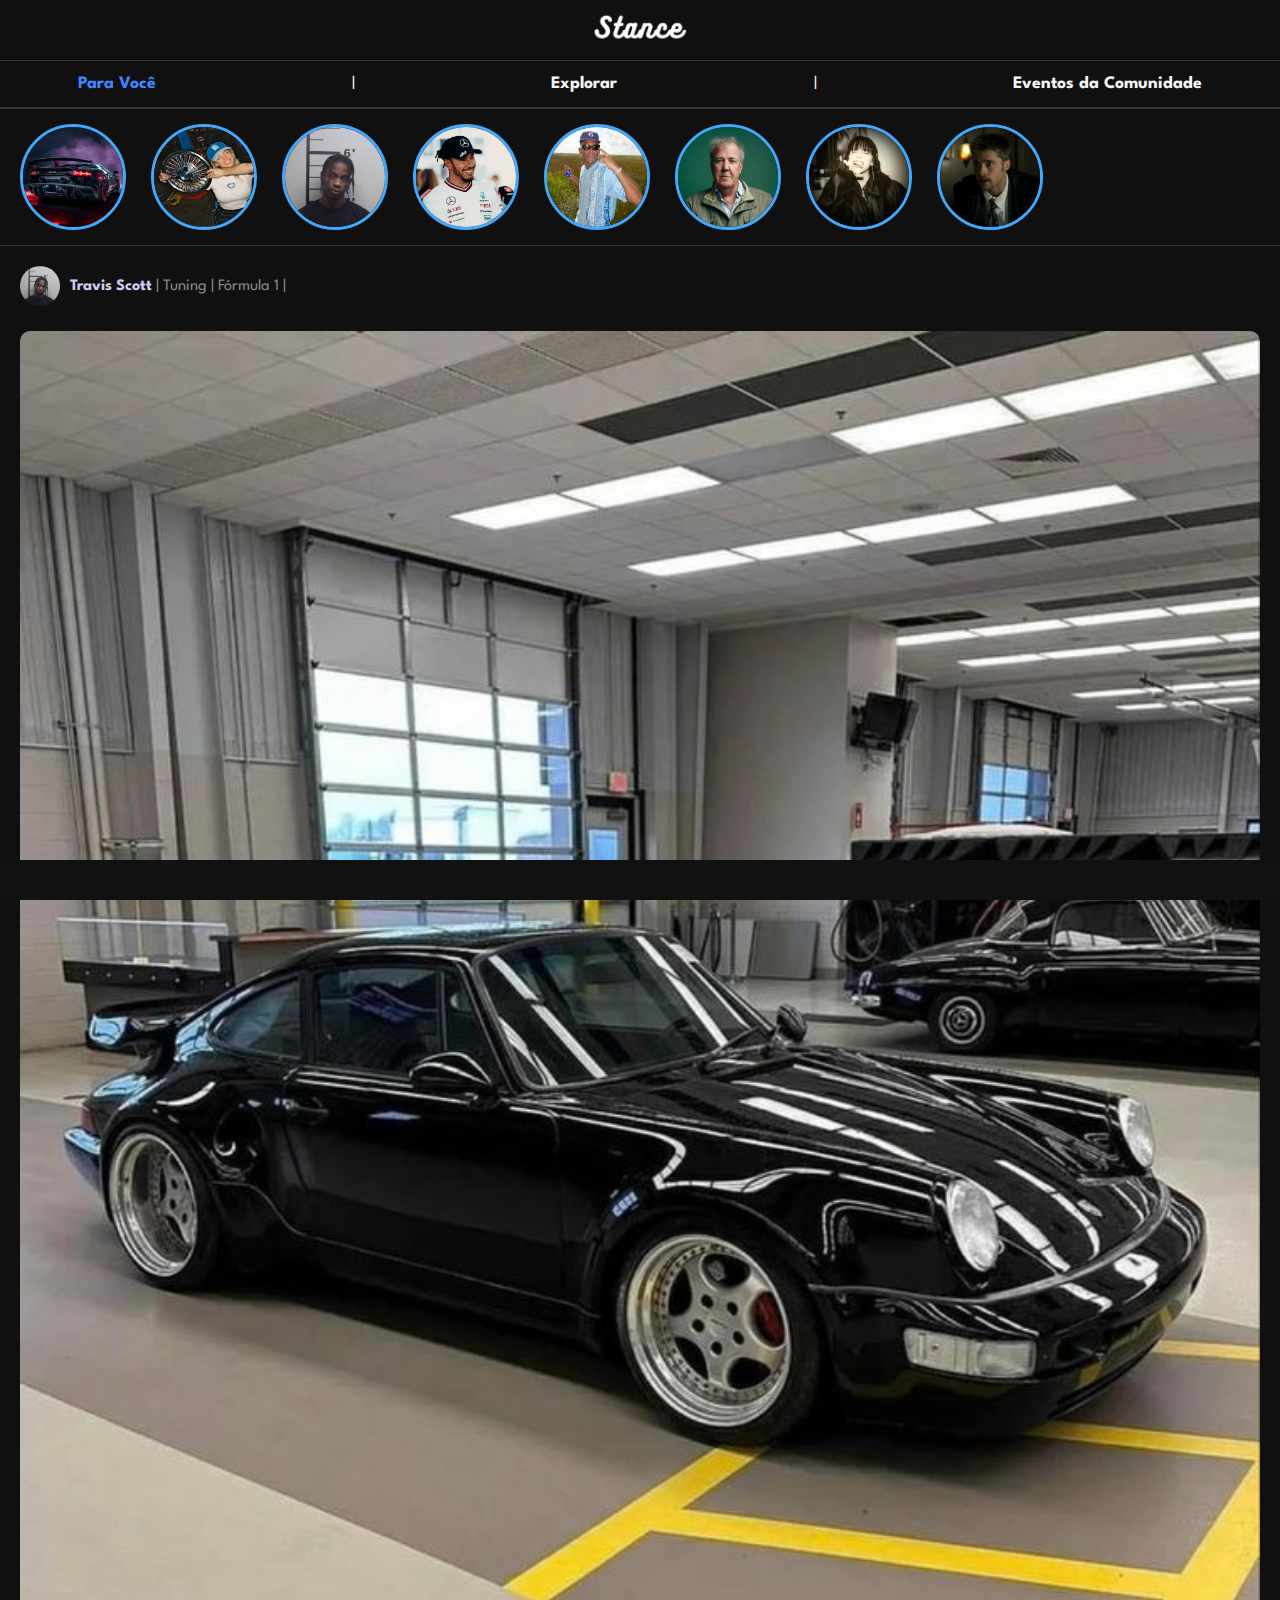
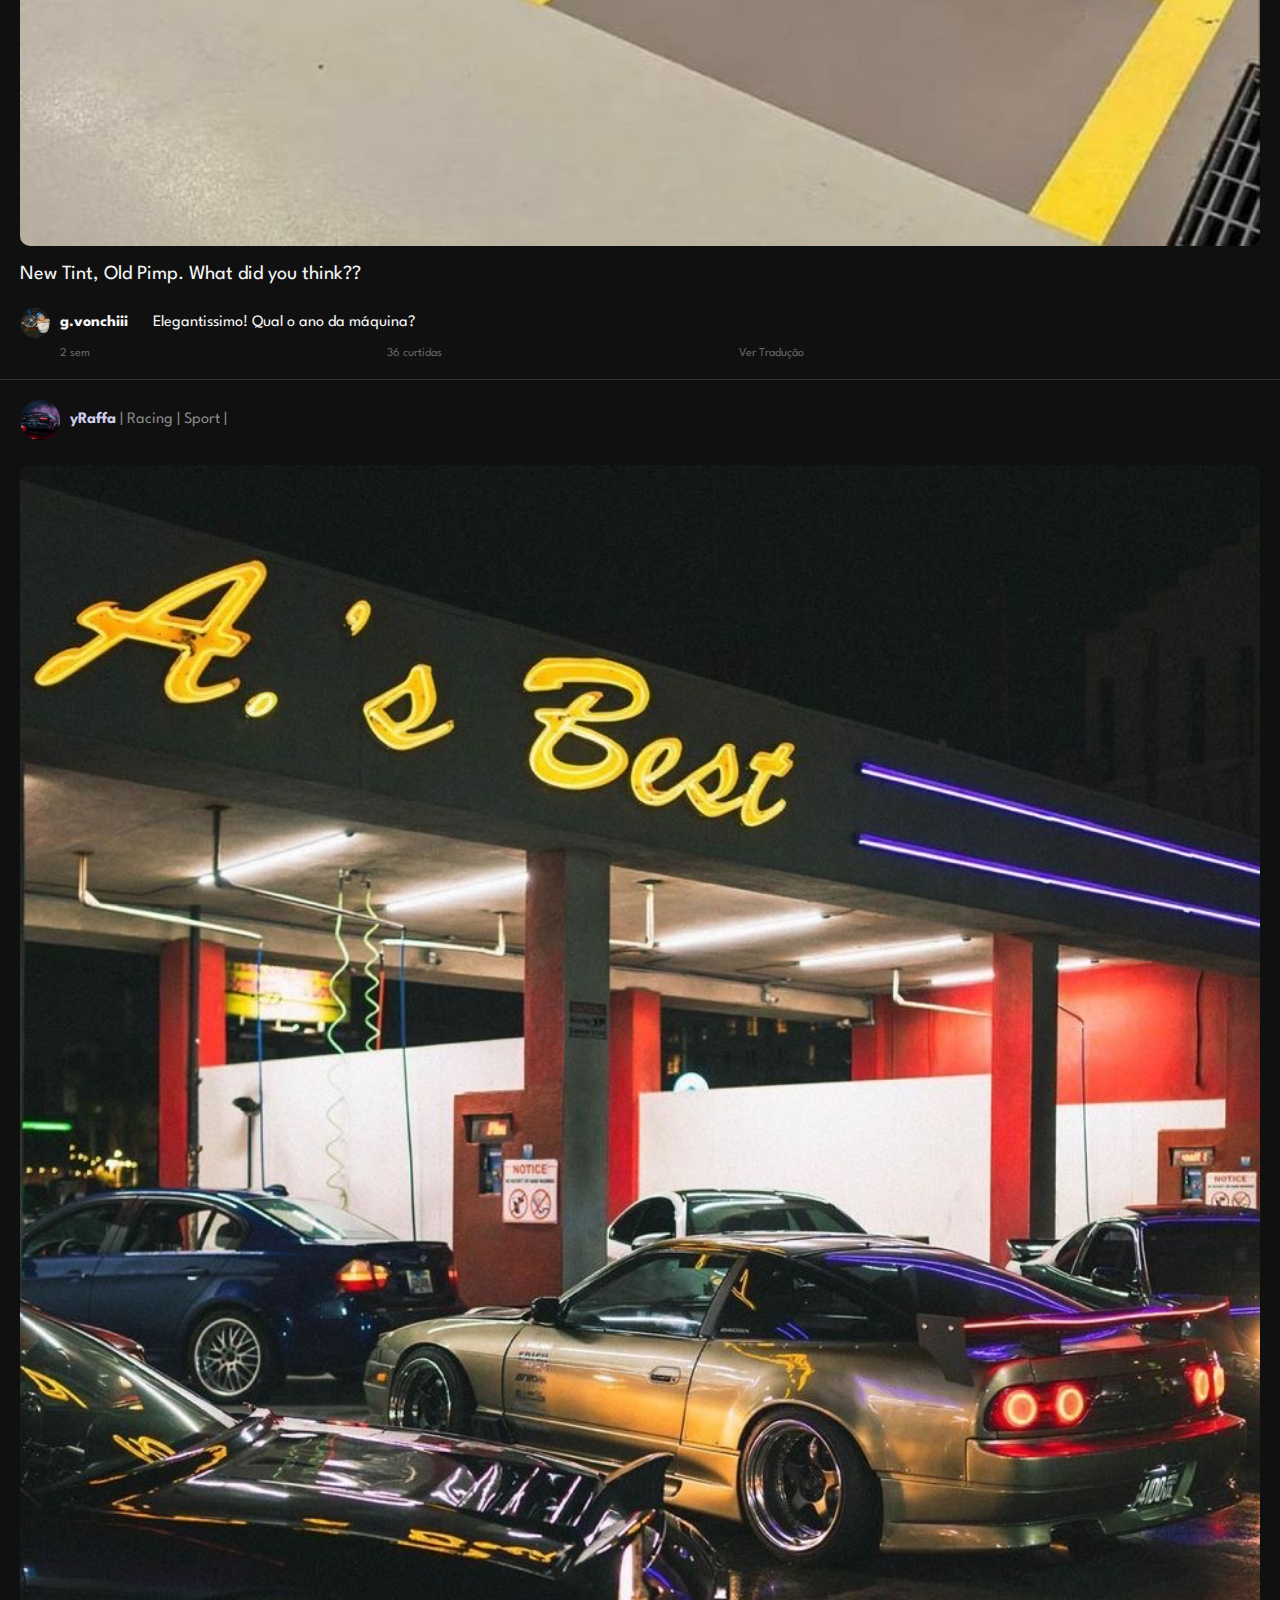
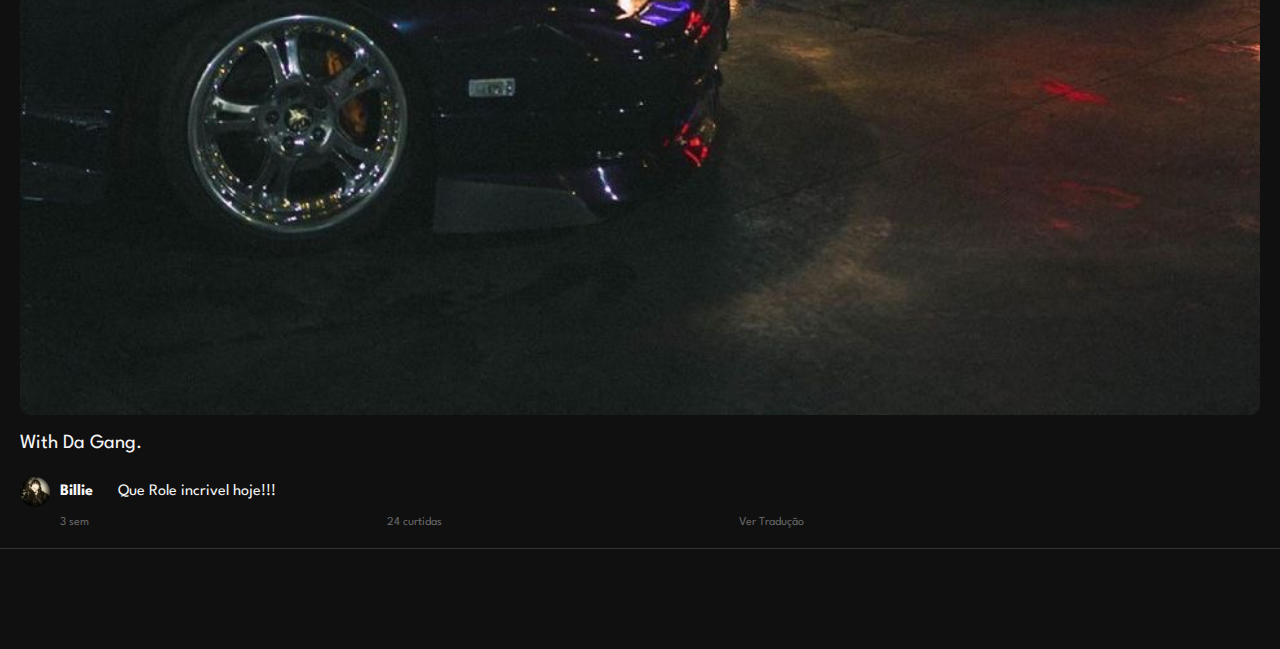
==== commit 0d61424f: "edições" ====
--- a/index.html
+++ b/index.html
@@ -42,14 +42,14 @@
         </section>
         <section class="post">
             <div class="post-header">
-                <img src="./src/images/user01.jpg" alt="Profile Picture" class="post-profile-pic">
+                <img src="./src/images/user04.jpg" alt="Profile Picture" class="post-profile-pic">
                 <div class="post-info">
-                    <span class="username">ZANKAKKJ</span><span class="category"> | Tuning | Fórmula 1 |</span>
+                    <span class="username">Travis Scott</span><span class="category"> | Tuning | Fórmula 1 |</span>
                 </div>
             </div>
             <img src="./src/images/fy01.jpg" alt="Post" class="post-image">
             <div class="post-content">
-                <p>Took the tints off. What u think?</p>
+                <p>New Tint, Old Pimp. What did you think??</p>
             </div>
             <div class="post-comments">
                 <img src="./src/images/user03.jpg" alt="Profile Picture" class="comment-profile-pic">
